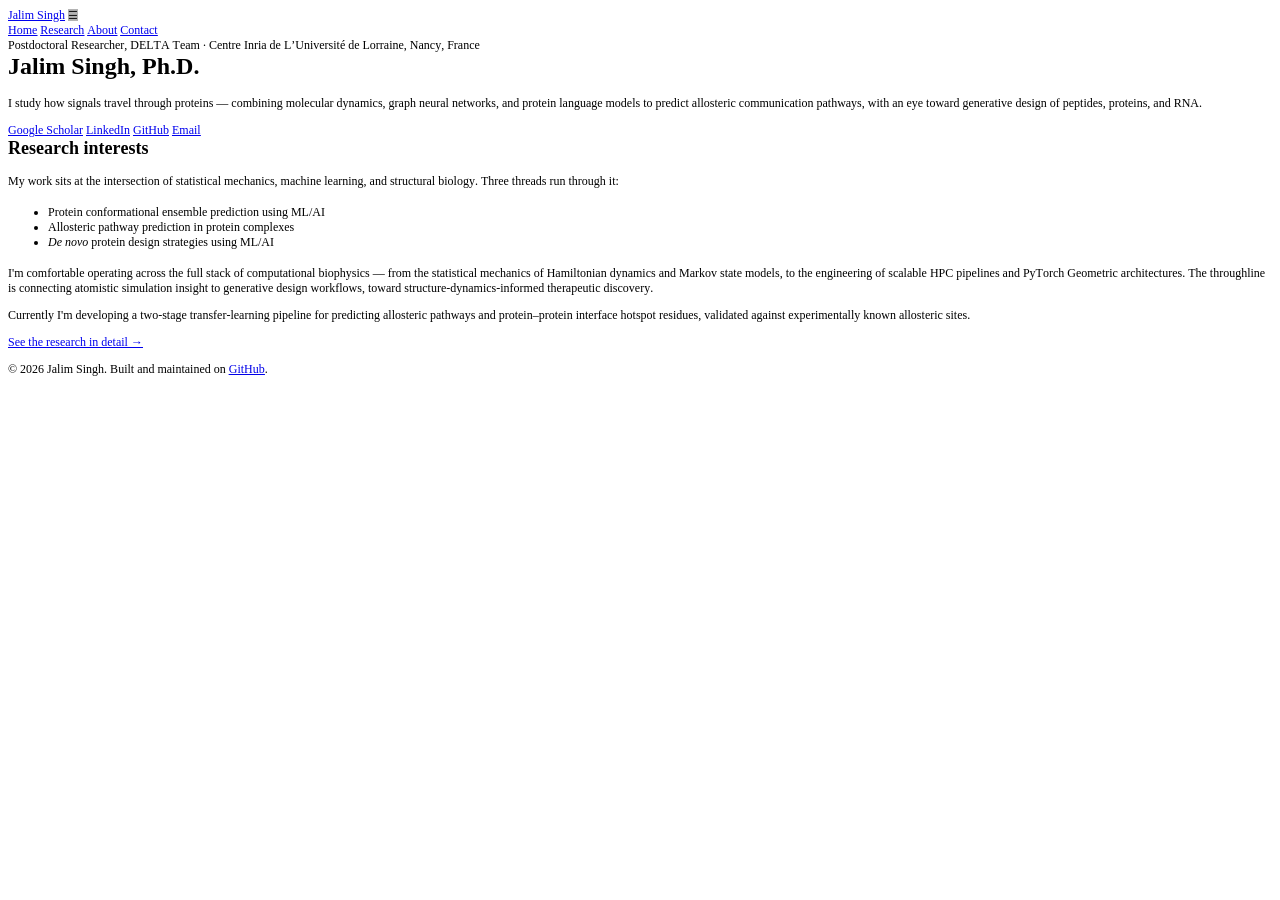
==== index.html @ e1c12d47 "Initial site" ====
<!DOCTYPE html PUBLIC "-//W3C//DTD HTML 4.01//EN" "http://www.w3.org/TR/html4/strict.dtd">
<html>
<head>
  <meta http-equiv="Content-Type" content="text/html; charset=utf-8">
  <meta http-equiv="Content-Style-Type" content="text/css">
  <title></title>
  <meta name="Description" content="Jalim Singh, Ph.D. — postdoctoral researcher working on molecular dynamics, protein language models, and allosteric communication in proteins.">
  <meta name="Generator" content="Cocoa HTML Writer">
  <meta name="CocoaVersion" content="2775.1">
  <style type="text/css">
    p.p1 {margin: 0.0px 0.0px 0.0px 0.0px; font: 12.0px Times; color: #0000e9; -webkit-text-stroke: #0000e9}
    p.p2 {margin: 0.0px 0.0px 0.0px 0.0px; font: 12.0px Times; -webkit-text-stroke: #000000}
    p.p4 {margin: 0.0px 0.0px 12.0px 0.0px; font: 12.0px Times; -webkit-text-stroke: #000000}
    p.p6 {margin: 0.0px 0.0px 12.0px 0.0px; font: 12.0px Times; color: #0000e9; -webkit-text-stroke: #0000e9}
    li.li2 {margin: 0.0px 0.0px 0.0px 0.0px; font: 12.0px Times; -webkit-text-stroke: #000000}
    span.s1 {text-decoration: underline ; font-kerning: none}
    span.s2 {font-kerning: none; color: #000000; -webkit-text-stroke: 0px #000000}
    span.s3 {font: 11.0px 'Apple Symbols'; font-kerning: none; color: rgba(0, 0, 0, 0.85); background-color: #b3b3b3; -webkit-text-stroke: 0px rgba(0, 0, 0, 0.85)}
    span.s4 {text-decoration: underline ; font-kerning: none; -webkit-text-stroke: 0px #0000e9}
    span.s5 {font-kerning: none}
    span.s6 {-webkit-text-stroke: 0px #000000}
    span.s7 {font: 12.0px 'Times New Roman'; text-decoration: underline ; font-kerning: none}
    span.s8 {text-decoration: underline ; font-kerning: none; color: #0000e9; -webkit-text-stroke: 0px #0000e9}
    ul.ul1 {list-style-type: disc}
  </style>
</head>
<body>
<p class="p1"><span class="s1"><a href="file:///Users/jalimsingh/mywork/mywebpage/github/jalim-singh-site/index.html">Jalim Singh</a></span><span class="s2"> </span><span class="s3">☰</span></p>
<p class="p1"><span class="s1"><a href="file:///Users/jalimsingh/mywork/mywebpage/github/jalim-singh-site/index.html">Home</a></span><span class="s2"> <a href="file:///Users/jalimsingh/mywork/mywebpage/github/jalim-singh-site/research.html"><span class="s4">Research</span></a> <a href="file:///Users/jalimsingh/mywork/mywebpage/github/jalim-singh-site/about.html"><span class="s4">About</span></a> <a href="file:///Users/jalimsingh/mywork/mywebpage/github/jalim-singh-site/contact.html"><span class="s4">Contact</span></a></span></p>
<p class="p2"><span class="s5">Postdoctoral Researcher, DELTA Team · Centre Inria de L’Université de Lorraine, Nancy, France</span></p>
<h1 style="margin: 0.0px 0.0px 16.1px 0.0px; font: 24.0px Times; -webkit-text-stroke: #000000"><span class="s5"><b>Jalim Singh, Ph.D.</b></span></h1>
<p class="p4"><span class="s5">I study how signals travel through proteins — combining molecular dynamics, graph neural networks, and protein language models to predict allosteric communication pathways, with an eye toward generative design of peptides, proteins, and RNA.</span></p>
<p class="p1"><span class="s1"><a href="https://scholar.google.com/citations?user=QyKE_A0AAAAJ&amp;hl=en&amp;oi=ao">Google Scholar</a></span><span class="s2"> <a href="https://www.linkedin.com/in/jalim-singh-24580239/"><span class="s4">LinkedIn</span></a> <a href="https://github.com/directysj"><span class="s4">GitHub</span></a> <a href="mailto:singhjalohsu@gmail.com"><span class="s4">Email</span></a></span></p>
<h2 style="margin: 0.0px 0.0px 14.9px 0.0px; font: 18.0px Times; -webkit-text-stroke: #000000"><span class="s5"><b>Research interests</b></span></h2>
<p class="p4"><span class="s5">My work sits at the intersection of statistical mechanics, machine learning, and structural biology. Three threads run through it:</span></p>
<ul class="ul1">
  <li class="li2"><span class="s6"></span><span class="s5">Protein conformational ensemble prediction using ML/AI</span></li>
  <li class="li2"><span class="s6"></span><span class="s5">Allosteric pathway prediction in protein complexes</span></li>
  <li class="li2"><span class="s6"><i></i></span><span class="s5"><i>De novo</i> protein design strategies using ML/AI</span></li>
</ul>
<p class="p4"><span class="s5">I'm comfortable operating across the full stack of computational biophysics — from the statistical mechanics of Hamiltonian dynamics and Markov state models, to the engineering of scalable HPC pipelines and PyTorch Geometric architectures. The throughline is connecting atomistic simulation insight to generative design workflows, toward structure-dynamics-informed therapeutic discovery.</span></p>
<p class="p4"><span class="s5">Currently I'm developing a two-stage transfer-learning pipeline for predicting allosteric pathways and protein–protein interface hotspot residues, validated against experimentally known allosteric sites.</span></p>
<p class="p6"><span class="s1"><a href="file:///Users/jalimsingh/mywork/mywebpage/github/jalim-singh-site/research.html">See the research in detail <span class="s7">→</span></a></span></p>
<p class="p2"><span class="s5">© 2026 Jalim Singh. Built and maintained on <a href="https://github.com/directysj"><span class="s8">GitHub</span></a>.</span></p>
</body>
</html>
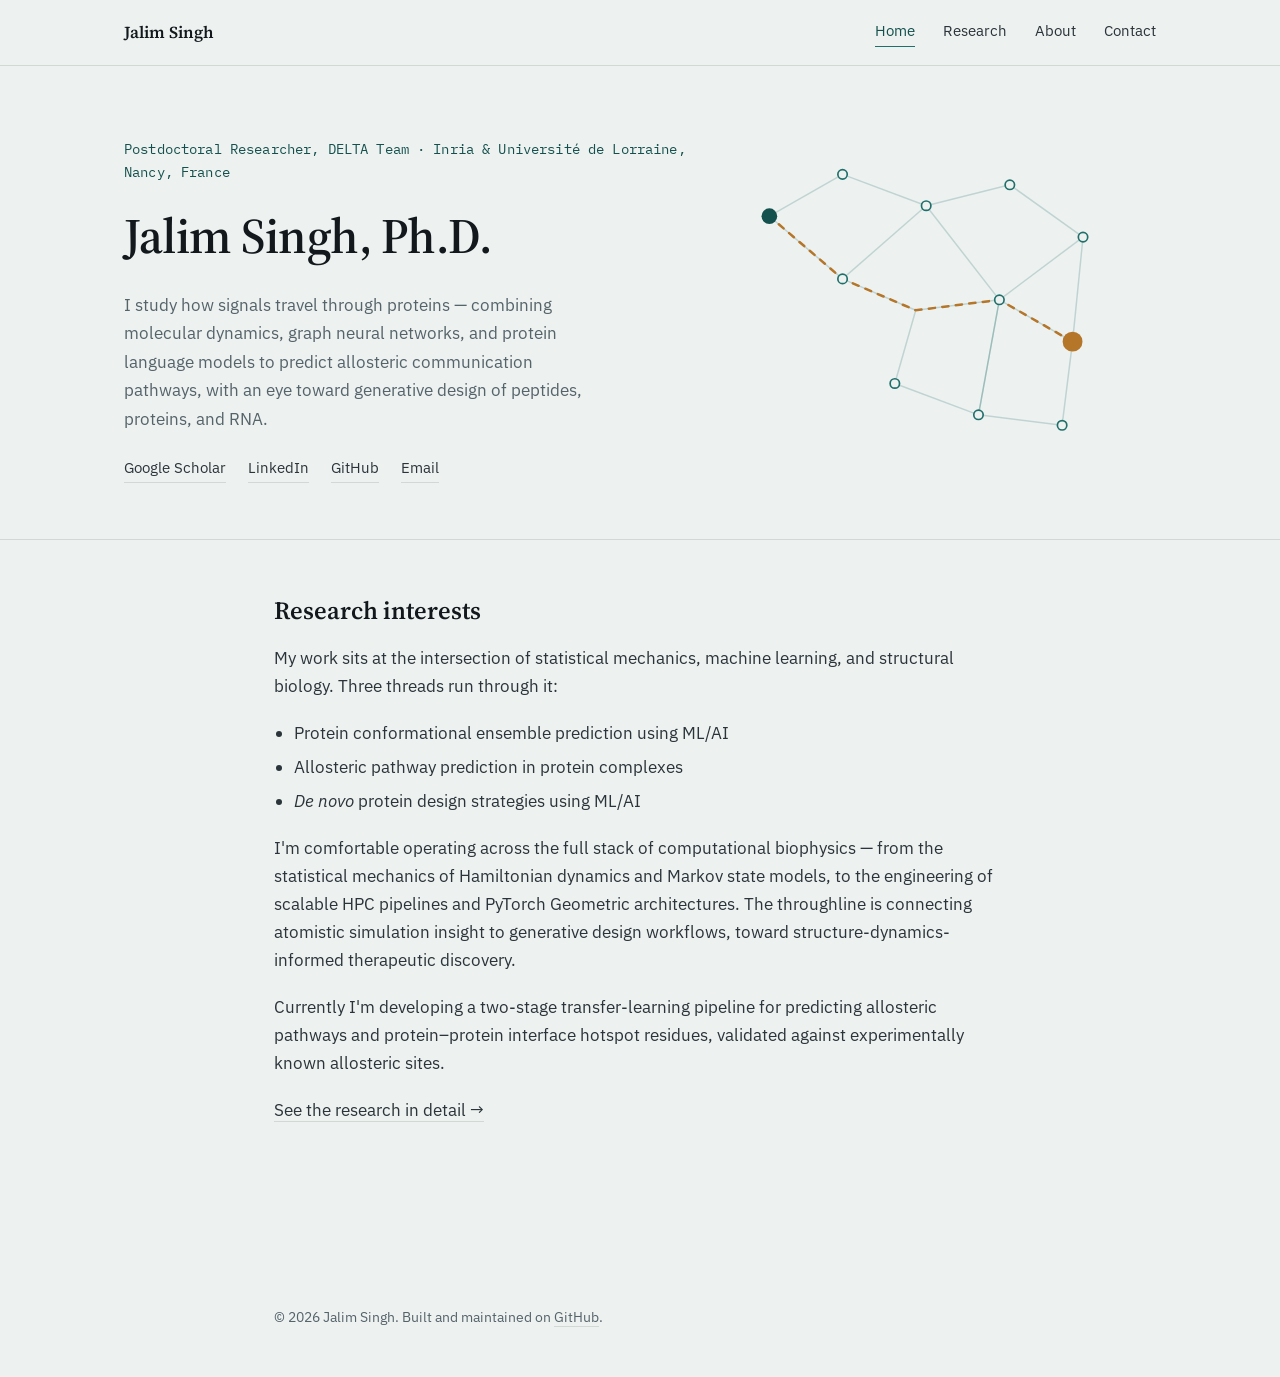
==== commit f030eaed: "some index modifications, images, cv" ====
--- a/index.html
+++ b/index.html
@@ -1,46 +1,107 @@
-<!DOCTYPE html PUBLIC "-//W3C//DTD HTML 4.01//EN" "http://www.w3.org/TR/html4/strict.dtd">
-<html>
+<!DOCTYPE html>
+<html lang="en">
 <head>
-  <meta http-equiv="Content-Type" content="text/html; charset=utf-8">
-  <meta http-equiv="Content-Style-Type" content="text/css">
-  <title></title>
-  <meta name="Description" content="Jalim Singh, Ph.D. — postdoctoral researcher working on molecular dynamics, protein language models, and allosteric communication in proteins.">
-  <meta name="Generator" content="Cocoa HTML Writer">
-  <meta name="CocoaVersion" content="2775.1">
-  <style type="text/css">
-    p.p1 {margin: 0.0px 0.0px 0.0px 0.0px; font: 12.0px Times; color: #0000e9; -webkit-text-stroke: #0000e9}
-    p.p2 {margin: 0.0px 0.0px 0.0px 0.0px; font: 12.0px Times; -webkit-text-stroke: #000000}
-    p.p4 {margin: 0.0px 0.0px 12.0px 0.0px; font: 12.0px Times; -webkit-text-stroke: #000000}
-    p.p6 {margin: 0.0px 0.0px 12.0px 0.0px; font: 12.0px Times; color: #0000e9; -webkit-text-stroke: #0000e9}
-    li.li2 {margin: 0.0px 0.0px 0.0px 0.0px; font: 12.0px Times; -webkit-text-stroke: #000000}
-    span.s1 {text-decoration: underline ; font-kerning: none}
-    span.s2 {font-kerning: none; color: #000000; -webkit-text-stroke: 0px #000000}
-    span.s3 {font: 11.0px 'Apple Symbols'; font-kerning: none; color: rgba(0, 0, 0, 0.85); background-color: #b3b3b3; -webkit-text-stroke: 0px rgba(0, 0, 0, 0.85)}
-    span.s4 {text-decoration: underline ; font-kerning: none; -webkit-text-stroke: 0px #0000e9}
-    span.s5 {font-kerning: none}
-    span.s6 {-webkit-text-stroke: 0px #000000}
-    span.s7 {font: 12.0px 'Times New Roman'; text-decoration: underline ; font-kerning: none}
-    span.s8 {text-decoration: underline ; font-kerning: none; color: #0000e9; -webkit-text-stroke: 0px #0000e9}
-    ul.ul1 {list-style-type: disc}
-  </style>
+<meta charset="UTF-8">
+<meta name="viewport" content="width=device-width, initial-scale=1">
+<title>Jalim Singh — Computational Biophysics</title>
+<meta name="description" content="Jalim Singh, Ph.D. — postdoctoral researcher working on molecular dynamics, protein language models, and allosteric communication in proteins.">
+<link rel="icon" href="data:image/svg+xml,<svg xmlns=%22http://www.w3.org/2000/svg%22 viewBox=%220 0 100 100%22><circle cx=%2250%22 cy=%2250%22 r=%2245%22 fill=%22%231f6f6b%22/><circle cx=%2270%22 cy=%2235%22 r=%2210%22 fill=%22%23b5762a%22/></svg>">
+<link rel="preconnect" href="https://fonts.googleapis.com">
+<link rel="preconnect" href="https://fonts.gstatic.com" crossorigin>
+<link href="https://fonts.googleapis.com/css2?family=Source+Serif+4:opsz,wght@8..60,400;8..60,600&family=IBM+Plex+Sans:wght@400;500;600&family=IBM+Plex+Mono:wght@400;500&display=swap" rel="stylesheet">
+<link rel="stylesheet" href="style.css">
 </head>
 <body>
-<p class="p1"><span class="s1"><a href="file:///Users/jalimsingh/mywork/mywebpage/github/jalim-singh-site/index.html">Jalim Singh</a></span><span class="s2"> </span><span class="s3">☰</span></p>
-<p class="p1"><span class="s1"><a href="file:///Users/jalimsingh/mywork/mywebpage/github/jalim-singh-site/index.html">Home</a></span><span class="s2"> <a href="file:///Users/jalimsingh/mywork/mywebpage/github/jalim-singh-site/research.html"><span class="s4">Research</span></a> <a href="file:///Users/jalimsingh/mywork/mywebpage/github/jalim-singh-site/about.html"><span class="s4">About</span></a> <a href="file:///Users/jalimsingh/mywork/mywebpage/github/jalim-singh-site/contact.html"><span class="s4">Contact</span></a></span></p>
-<p class="p2"><span class="s5">Postdoctoral Researcher, DELTA Team · Centre Inria de L’Université de Lorraine, Nancy, France</span></p>
-<h1 style="margin: 0.0px 0.0px 16.1px 0.0px; font: 24.0px Times; -webkit-text-stroke: #000000"><span class="s5"><b>Jalim Singh, Ph.D.</b></span></h1>
-<p class="p4"><span class="s5">I study how signals travel through proteins — combining molecular dynamics, graph neural networks, and protein language models to predict allosteric communication pathways, with an eye toward generative design of peptides, proteins, and RNA.</span></p>
-<p class="p1"><span class="s1"><a href="https://scholar.google.com/citations?user=QyKE_A0AAAAJ&amp;hl=en&amp;oi=ao">Google Scholar</a></span><span class="s2"> <a href="https://www.linkedin.com/in/jalim-singh-24580239/"><span class="s4">LinkedIn</span></a> <a href="https://github.com/directysj"><span class="s4">GitHub</span></a> <a href="mailto:singhjalohsu@gmail.com"><span class="s4">Email</span></a></span></p>
-<h2 style="margin: 0.0px 0.0px 14.9px 0.0px; font: 18.0px Times; -webkit-text-stroke: #000000"><span class="s5"><b>Research interests</b></span></h2>
-<p class="p4"><span class="s5">My work sits at the intersection of statistical mechanics, machine learning, and structural biology. Three threads run through it:</span></p>
-<ul class="ul1">
-  <li class="li2"><span class="s6"></span><span class="s5">Protein conformational ensemble prediction using ML/AI</span></li>
-  <li class="li2"><span class="s6"></span><span class="s5">Allosteric pathway prediction in protein complexes</span></li>
-  <li class="li2"><span class="s6"><i></i></span><span class="s5"><i>De novo</i> protein design strategies using ML/AI</span></li>
-</ul>
-<p class="p4"><span class="s5">I'm comfortable operating across the full stack of computational biophysics — from the statistical mechanics of Hamiltonian dynamics and Markov state models, to the engineering of scalable HPC pipelines and PyTorch Geometric architectures. The throughline is connecting atomistic simulation insight to generative design workflows, toward structure-dynamics-informed therapeutic discovery.</span></p>
-<p class="p4"><span class="s5">Currently I'm developing a two-stage transfer-learning pipeline for predicting allosteric pathways and protein–protein interface hotspot residues, validated against experimentally known allosteric sites.</span></p>
-<p class="p6"><span class="s1"><a href="file:///Users/jalimsingh/mywork/mywebpage/github/jalim-singh-site/research.html">See the research in detail <span class="s7">→</span></a></span></p>
-<p class="p2"><span class="s5">© 2026 Jalim Singh. Built and maintained on <a href="https://github.com/directysj"><span class="s8">GitHub</span></a>.</span></p>
+
+<header class="site-nav">
+  <div class="nav-inner">
+    <a class="nav-name" href="index.html">Jalim Singh</a>
+    <button class="nav-toggle" aria-label="Toggle navigation" aria-expanded="false">☰</button>
+    <nav class="nav-links">
+      <a href="index.html" aria-current="page">Home</a>
+      <a href="research.html">Research</a>
+      <a href="about.html">About</a>
+      <a href="contact.html">Contact</a>
+    </nav>
+  </div>
+</header>
+
+<section class="hero">
+  <div class="hero-inner">
+    <div>
+      <div class="role">Postdoctoral Researcher, DELTA Team · Inria &amp; Université de Lorraine, Nancy, France</div>
+      <h1>Jalim Singh, Ph.D.</h1>
+      <p class="statement">I study how signals travel through proteins — combining molecular dynamics, graph neural networks, and protein language models to predict allosteric communication pathways, with an eye toward generative design of peptides, proteins, and RNA.</p>
+      <div class="hero-links">
+        <a href="https://scholar.google.com/citations?user=QyKE_A0AAAAJ&hl=en&oi=ao">Google Scholar</a>
+        <a href="https://www.linkedin.com/in/jalim-singh-24580239/">LinkedIn</a>
+        <a href="https://github.com/directysj">GitHub</a>
+        <a href="mailto:singhjalohsu@gmail.com">Email</a>
+      </div>
+    </div>
+    <svg class="hero-graphic" viewBox="0 0 400 320" xmlns="http://www.w3.org/2000/svg" role="img" aria-label="Diagram of a protein residue network with a highlighted allosteric signaling path from a binding site to a distal hotspot residue">
+      <g stroke="#1f6f6b" stroke-opacity="0.22" stroke-width="1.4" fill="none">
+        <line x1="30" y1="70" x2="100" y2="30"/>
+        <line x1="30" y1="70" x2="100" y2="130"/>
+        <line x1="100" y1="30" x2="180" y2="60"/>
+        <line x1="100" y1="130" x2="180" y2="60"/>
+        <line x1="100" y1="130" x2="170" y2="160"/>
+        <line x1="180" y1="60" x2="260" y2="40"/>
+        <line x1="180" y1="60" x2="250" y2="150"/>
+        <line x1="170" y1="160" x2="250" y2="150"/>
+        <line x1="170" y1="160" x2="150" y2="230"/>
+        <line x1="260" y1="40" x2="330" y2="90"/>
+        <line x1="250" y1="150" x2="330" y2="90"/>
+        <line x1="250" y1="150" x2="230" y2="260"/>
+        <line x1="330" y1="90" x2="320" y2="190"/>
+        <line x1="250" y1="150" x2="320" y2="190"/>
+        <line x1="320" y1="190" x2="310" y2="270"/>
+        <line x1="150" y1="230" x2="230" y2="260"/>
+        <line x1="230" y1="260" x2="310" y2="270"/>
+        <line x1="230" y1="260" x2="250" y2="150"/>
+      </g>
+      <polyline points="30,70 100,130 170,160 250,150 320,190" fill="none" stroke="#b5762a" stroke-width="2.4" stroke-linecap="round" stroke-dasharray="6 7">
+        <animate attributeName="stroke-dashoffset" from="130" to="0" dur="3.2s" begin="0.3s" fill="freeze"/>
+      </polyline>
+      <g fill="#edf1ef" stroke="#1f6f6b" stroke-width="1.6">
+        <circle cx="100" cy="30" r="4.5"/>
+        <circle cx="180" cy="60" r="4.5"/>
+        <circle cx="260" cy="40" r="4.5"/>
+        <circle cx="330" cy="90" r="4.5"/>
+        <circle cx="100" cy="130" r="4.5"/>
+        <circle cx="250" cy="150" r="4.5"/>
+        <circle cx="150" cy="230" r="4.5"/>
+        <circle cx="230" cy="260" r="4.5"/>
+        <circle cx="310" cy="270" r="4.5"/>
+      </g>
+      <circle cx="30" cy="70" r="7.5" fill="#14514e"/>
+      <circle cx="320" cy="190" r="6.5" fill="none" stroke="#b5762a" stroke-width="1.4" opacity="0.55"/>
+      <circle cx="320" cy="190" r="9.5" fill="#b5762a"/>
+    </svg>
+  </div>
+</section>
+
+<main>
+  <div class="wrap">
+    <section class="section">
+      <h2>Research interests</h2>
+      <p>My work sits at the intersection of statistical mechanics, machine learning, and structural biology. Three threads run through it:</p>
+      <ul class="plain-list">
+        <li>Protein conformational ensemble prediction using ML/AI</li>
+        <li>Allosteric pathway prediction in protein complexes</li>
+        <li><em>De novo</em> protein design strategies using ML/AI</li>
+      </ul>
+      <p>I'm comfortable operating across the full stack of computational biophysics — from the statistical mechanics of Hamiltonian dynamics and Markov state models, to the engineering of scalable HPC pipelines and PyTorch Geometric architectures. The throughline is connecting atomistic simulation insight to generative design workflows, toward structure-dynamics-informed therapeutic discovery.</p>
+      <p>Currently I'm developing a two-stage transfer-learning pipeline for predicting allosteric pathways and protein–protein interface hotspot residues, validated against experimentally known allosteric sites.</p>
+      <p><a href="research.html" style="border-bottom:1px solid var(--line);">See the research in detail →</a></p>
+    </section>
+  </div>
+</main>
+
+<footer>
+  <div class="wrap">© 2026 Jalim Singh. Built and maintained on <a href="https://github.com/directysj">GitHub</a>.</div>
+</footer>
+
+<script src="nav.js"></script>
 </body>
 </html>
--- a/style.css
+++ b/style.css
@@ -0,0 +1,322 @@
+/* ---------------------------------------------------------------
+   Jalim Singh — personal site
+   Design tokens
+----------------------------------------------------------------- */
+:root {
+  --ink: #12181c;
+  --ink-soft: #2b343a;
+  --slate: #55636b;
+  --paper: #edf1ef;
+  --paper-raised: #ffffff;
+  --line: #d2d9d5;
+  --teal: #1f6f6b;
+  --teal-deep: #14514e;
+  --amber: #b5762a;
+
+  --serif: "Source Serif 4", Georgia, "Times New Roman", serif;
+  --sans: "IBM Plex Sans", -apple-system, BlinkMacSystemFont, "Segoe UI", sans-serif;
+  --mono: "IBM Plex Mono", "SFMono-Regular", Consolas, monospace;
+
+  --max: 780px;
+  --max-wide: 1080px;
+}
+
+* { box-sizing: border-box; }
+
+html {
+  scroll-behavior: smooth;
+}
+
+body {
+  margin: 0;
+  background: var(--paper);
+  color: var(--ink-soft);
+  font-family: var(--sans);
+  font-size: 17px;
+  line-height: 1.65;
+  -webkit-font-smoothing: antialiased;
+}
+
+@media (prefers-reduced-motion: reduce) {
+  html { scroll-behavior: auto; }
+  * { animation: none !important; transition: none !important; }
+}
+
+a {
+  color: inherit;
+  text-decoration: none;
+}
+
+h1, h2, h3 {
+  font-family: var(--serif);
+  color: var(--ink);
+  font-weight: 600;
+  line-height: 1.2;
+  margin: 0 0 0.5em;
+}
+
+p { margin: 0 0 1.1em; }
+
+img { max-width: 100%; display: block; }
+
+.wrap {
+  max-width: var(--max);
+  margin: 0 auto;
+  padding: 0 24px;
+}
+
+.wrap-wide {
+  max-width: var(--max-wide);
+  margin: 0 auto;
+  padding: 0 24px;
+}
+
+/* ---------------- Nav ---------------- */
+header.site-nav {
+  position: sticky;
+  top: 0;
+  z-index: 20;
+  background: rgba(237, 241, 239, 0.92);
+  backdrop-filter: blur(6px);
+  border-bottom: 1px solid var(--line);
+}
+
+.nav-inner {
+  max-width: var(--max-wide);
+  margin: 0 auto;
+  padding: 18px 24px;
+  display: flex;
+  align-items: center;
+  justify-content: space-between;
+}
+
+.nav-name {
+  font-family: var(--serif);
+  font-size: 1.05rem;
+  color: var(--ink);
+  font-weight: 600;
+}
+
+.nav-links {
+  display: flex;
+  gap: 28px;
+  font-size: 0.95rem;
+}
+
+.nav-links a {
+  padding-bottom: 3px;
+  border-bottom: 1px solid transparent;
+  transition: border-color 0.15s ease, color 0.15s ease;
+}
+
+.nav-links a:hover,
+.nav-links a[aria-current="page"] {
+  border-color: var(--teal);
+  color: var(--teal-deep);
+}
+
+.nav-toggle {
+  display: none;
+  background: none;
+  border: 1px solid var(--line);
+  border-radius: 4px;
+  width: 38px;
+  height: 34px;
+  font-size: 1.1rem;
+  color: var(--ink);
+}
+
+@media (max-width: 640px) {
+  .nav-links {
+    position: absolute;
+    top: 100%;
+    left: 0;
+    right: 0;
+    background: var(--paper);
+    border-bottom: 1px solid var(--line);
+    flex-direction: column;
+    gap: 0;
+    padding: 4px 24px 14px;
+    display: none;
+  }
+  .nav-links.open { display: flex; }
+  .nav-links a { padding: 10px 0; border-bottom: 1px solid var(--line); }
+  .nav-toggle { display: block; }
+}
+
+/* ---------------- Hero ---------------- */
+.hero {
+  padding: 72px 0 56px;
+  border-bottom: 1px solid var(--line);
+}
+
+.hero-inner {
+  max-width: var(--max-wide);
+  margin: 0 auto;
+  padding: 0 24px;
+  display: grid;
+  grid-template-columns: 1.15fr 0.85fr;
+  gap: 48px;
+  align-items: center;
+}
+
+@media (max-width: 800px) {
+  .hero-inner { grid-template-columns: 1fr; gap: 32px; }
+  .hero { padding: 48px 0 40px; }
+}
+
+.hero h1 {
+  font-size: clamp(2.1rem, 4.4vw, 3.1rem);
+  letter-spacing: -0.01em;
+}
+
+.hero .role {
+  font-family: var(--mono);
+  font-size: 0.88rem;
+  color: var(--teal-deep);
+  margin-bottom: 22px;
+  letter-spacing: 0.01em;
+}
+
+.hero .statement {
+  font-size: 1.08rem;
+  color: var(--slate);
+  max-width: 46ch;
+}
+
+.hero-links {
+  display: flex;
+  flex-wrap: wrap;
+  gap: 4px 22px;
+  margin-top: 22px;
+  font-size: 0.95rem;
+}
+
+.hero-links a {
+  border-bottom: 1px solid var(--line);
+  padding-bottom: 2px;
+  transition: border-color 0.15s ease, color 0.15s ease;
+}
+
+.hero-links a:hover { border-color: var(--teal); color: var(--teal-deep); }
+
+.hero-graphic { width: 100%; height: auto; }
+
+/* ---------------- Sections ---------------- */
+main { padding-bottom: 80px; }
+
+.section {
+  padding: 56px 0;
+  border-bottom: 1px solid var(--line);
+}
+
+.section:last-child { border-bottom: none; }
+
+.section h2 {
+  font-size: 1.55rem;
+  margin-bottom: 18px;
+}
+
+.section .figure {
+  margin: 24px 0;
+  border: 1px solid var(--line);
+  background: var(--paper-raised);
+  padding: 6px;
+}
+
+.section .figure img { width: 100%; }
+
+.section .figure figcaption {
+  font-family: var(--mono);
+  font-size: 0.78rem;
+  color: var(--slate);
+  padding: 10px 6px 4px;
+}
+
+.pub-list {
+  margin: 18px 0 0;
+  padding: 0;
+  list-style: none;
+  border-top: 1px solid var(--line);
+}
+
+.pub-list li {
+  padding: 13px 0;
+  border-bottom: 1px solid var(--line);
+  font-size: 0.94rem;
+  color: var(--ink-soft);
+}
+
+.pub-list a {
+  border-bottom: 1px solid var(--line);
+}
+
+.pub-list a:hover { border-color: var(--teal); color: var(--teal-deep); }
+
+/* ---------------- Page header (non-home pages) ---------------- */
+.page-head {
+  padding: 56px 0 40px;
+  border-bottom: 1px solid var(--line);
+}
+
+.page-head h1 {
+  font-size: clamp(1.9rem, 3.6vw, 2.5rem);
+}
+
+.page-head .sub {
+  color: var(--slate);
+  font-size: 1.02rem;
+  max-width: 56ch;
+}
+
+/* ---------------- Interests / lists ---------------- */
+.plain-list {
+  padding-left: 1.15em;
+  margin: 0 0 1.1em;
+}
+
+.plain-list li { margin-bottom: 6px; }
+
+.cv-download {
+  display: inline-block;
+  margin-top: 6px;
+  padding: 10px 18px;
+  border: 1px solid var(--teal);
+  color: var(--teal-deep);
+  font-size: 0.92rem;
+  transition: background 0.15s ease, color 0.15s ease;
+}
+
+.cv-download:hover { background: var(--teal); color: #fff; }
+
+/* ---------------- Contact ---------------- */
+.contact-card {
+  border: 1px solid var(--line);
+  background: var(--paper-raised);
+  padding: 32px;
+  margin-top: 8px;
+}
+
+.contact-card .label {
+  font-family: var(--mono);
+  font-size: 0.78rem;
+  color: var(--slate);
+  margin-bottom: 4px;
+}
+
+.contact-card .value {
+  margin-bottom: 20px;
+  font-size: 1.02rem;
+}
+
+.contact-card .value:last-child { margin-bottom: 0; }
+
+/* ---------------- Footer ---------------- */
+footer {
+  padding: 28px 0 48px;
+  font-size: 0.85rem;
+  color: var(--slate);
+}
+
+footer a { border-bottom: 1px solid var(--line); }
+footer a:hover { border-color: var(--teal); color: var(--teal-deep); }
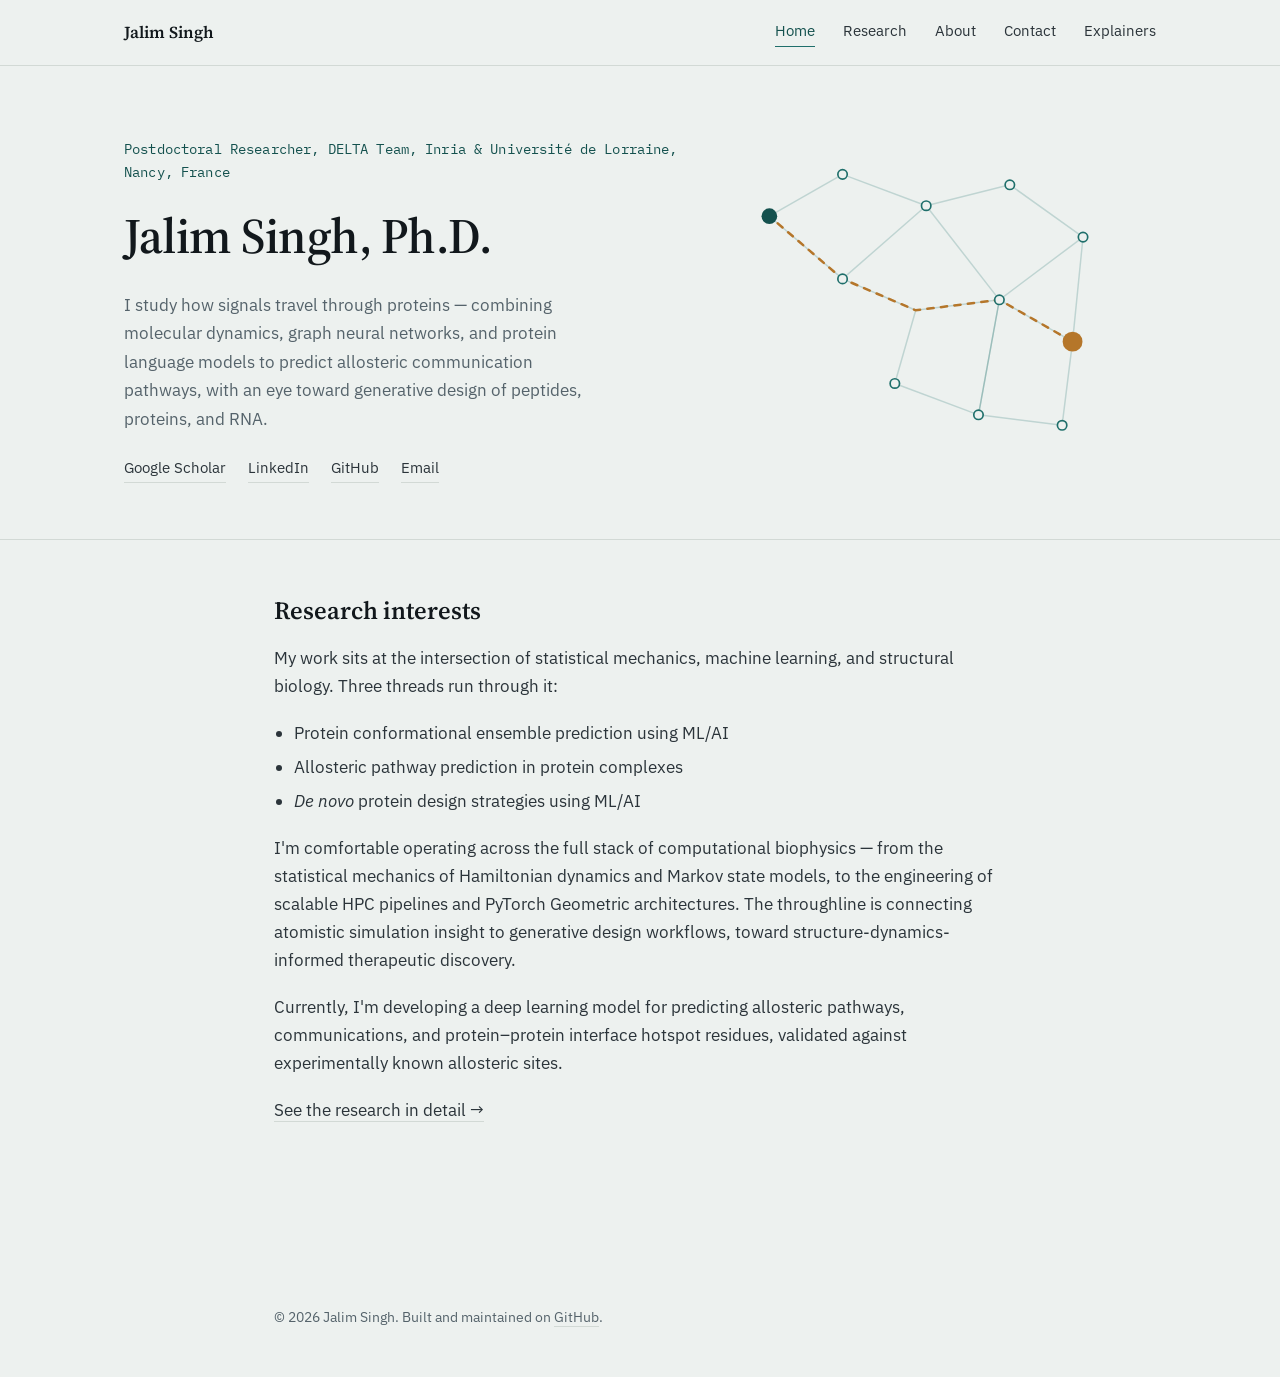
==== commit 8b4e1ac5: "Add explainers page, rename images, update pages" ====
--- a/index.html
+++ b/index.html
@@ -22,6 +22,7 @@
       <a href="research.html">Research</a>
       <a href="about.html">About</a>
       <a href="contact.html">Contact</a>
+      <a href="explainers.html">Explainers</a>
     </nav>
   </div>
 </header>
@@ -29,12 +30,12 @@
 <section class="hero">
   <div class="hero-inner">
     <div>
-      <div class="role">Postdoctoral Researcher, DELTA Team · Inria &amp; Université de Lorraine, Nancy, France</div>
+      <div class="role">Postdoctoral Researcher, DELTA Team, Inria &amp; Université de Lorraine, Nancy, France</div>
       <h1>Jalim Singh, Ph.D.</h1>
       <p class="statement">I study how signals travel through proteins — combining molecular dynamics, graph neural networks, and protein language models to predict allosteric communication pathways, with an eye toward generative design of peptides, proteins, and RNA.</p>
       <div class="hero-links">
         <a href="https://scholar.google.com/citations?user=QyKE_A0AAAAJ&hl=en&oi=ao">Google Scholar</a>
-        <a href="https://www.linkedin.com/in/jalim-singh-24580239/">LinkedIn</a>
+        <a href="https://www.linkedin.com/in/jalim-singh-24580239">LinkedIn</a>
         <a href="https://github.com/directysj">GitHub</a>
         <a href="mailto:singhjalohsu@gmail.com">Email</a>
       </div>
@@ -92,7 +93,7 @@
         <li><em>De novo</em> protein design strategies using ML/AI</li>
       </ul>
       <p>I'm comfortable operating across the full stack of computational biophysics — from the statistical mechanics of Hamiltonian dynamics and Markov state models, to the engineering of scalable HPC pipelines and PyTorch Geometric architectures. The throughline is connecting atomistic simulation insight to generative design workflows, toward structure-dynamics-informed therapeutic discovery.</p>
-      <p>Currently I'm developing a two-stage transfer-learning pipeline for predicting allosteric pathways and protein–protein interface hotspot residues, validated against experimentally known allosteric sites.</p>
+      <p>Currently, I'm developing a deep learning model for predicting allosteric pathways, communications, and protein–protein interface hotspot residues, validated against experimentally known allosteric sites.</p>
       <p><a href="research.html" style="border-bottom:1px solid var(--line);">See the research in detail →</a></p>
     </section>
   </div>
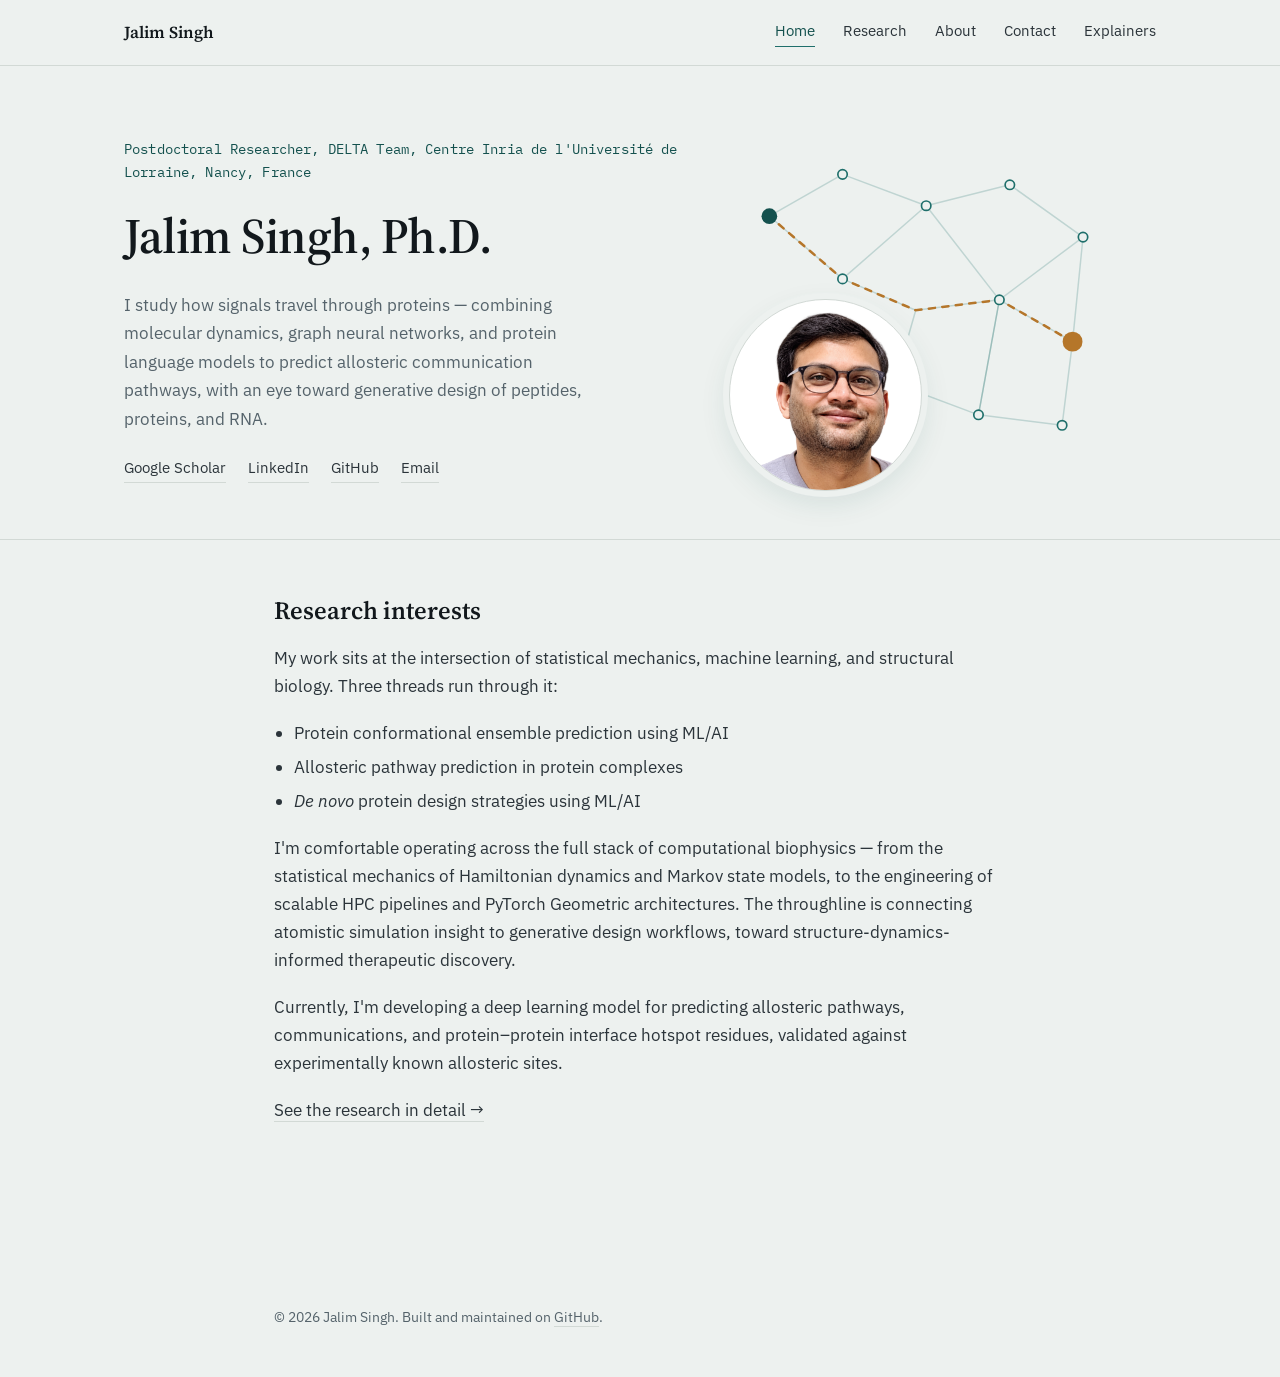
==== commit 2c0f464a: "added profile picture, some tweaks" ====
--- a/index.html
+++ b/index.html
@@ -30,7 +30,7 @@
 <section class="hero">
   <div class="hero-inner">
     <div>
-      <div class="role">Postdoctoral Researcher, DELTA Team, Inria &amp; Université de Lorraine, Nancy, France</div>
+      <div class="role">Postdoctoral Researcher, DELTA Team, Centre Inria de l'Université de Lorraine, Nancy, France</div>
       <h1>Jalim Singh, Ph.D.</h1>
       <p class="statement">I study how signals travel through proteins — combining molecular dynamics, graph neural networks, and protein language models to predict allosteric communication pathways, with an eye toward generative design of peptides, proteins, and RNA.</p>
       <div class="hero-links">
@@ -40,6 +40,7 @@
         <a href="mailto:singhjalohsu@gmail.com">Email</a>
       </div>
     </div>
+    <div class="hero-visual">
     <svg class="hero-graphic" viewBox="0 0 400 320" xmlns="http://www.w3.org/2000/svg" role="img" aria-label="Diagram of a protein residue network with a highlighted allosteric signaling path from a binding site to a distal hotspot residue">
       <g stroke="#1f6f6b" stroke-opacity="0.22" stroke-width="1.4" fill="none">
         <line x1="30" y1="70" x2="100" y2="30"/>
@@ -79,6 +80,8 @@
       <circle cx="320" cy="190" r="6.5" fill="none" stroke="#b5762a" stroke-width="1.4" opacity="0.55"/>
       <circle cx="320" cy="190" r="9.5" fill="#b5762a"/>
     </svg>
+    <img class="hero-portrait" src="images/JS_portrait.png" alt="Portrait of Jalim Singh" width="640" height="640">
+    </div>
   </div>
 </section>
 
--- a/style.css
+++ b/style.css
@@ -200,7 +200,31 @@
 
 .hero-links a:hover { border-color: var(--teal); color: var(--teal-deep); }
 
-.hero-graphic { width: 100%; height: auto; }
+.hero-visual {
+  position: relative;
+}
+
+.hero-graphic { width: 100%; height: auto; display: block; }
+
+.hero-portrait {
+  position: absolute;
+  left: -2%;
+  bottom: -4%;
+  width: 46%;
+  aspect-ratio: 1;
+  height: auto;
+  object-fit: cover;
+  border-radius: 50%;
+  background: var(--paper-raised);
+  border: 1px solid var(--line);
+  box-shadow: 0 0 0 6px var(--paper), 0 10px 30px rgba(20, 81, 78, 0.12);
+}
+
+@media (max-width: 800px) {
+  .hero-visual { order: -1; }
+  .hero-graphic { display: none; }
+  .hero-portrait { position: static; width: 140px; }
+}
 
 /* ---------------- Sections ---------------- */
 main { padding-bottom: 80px; }
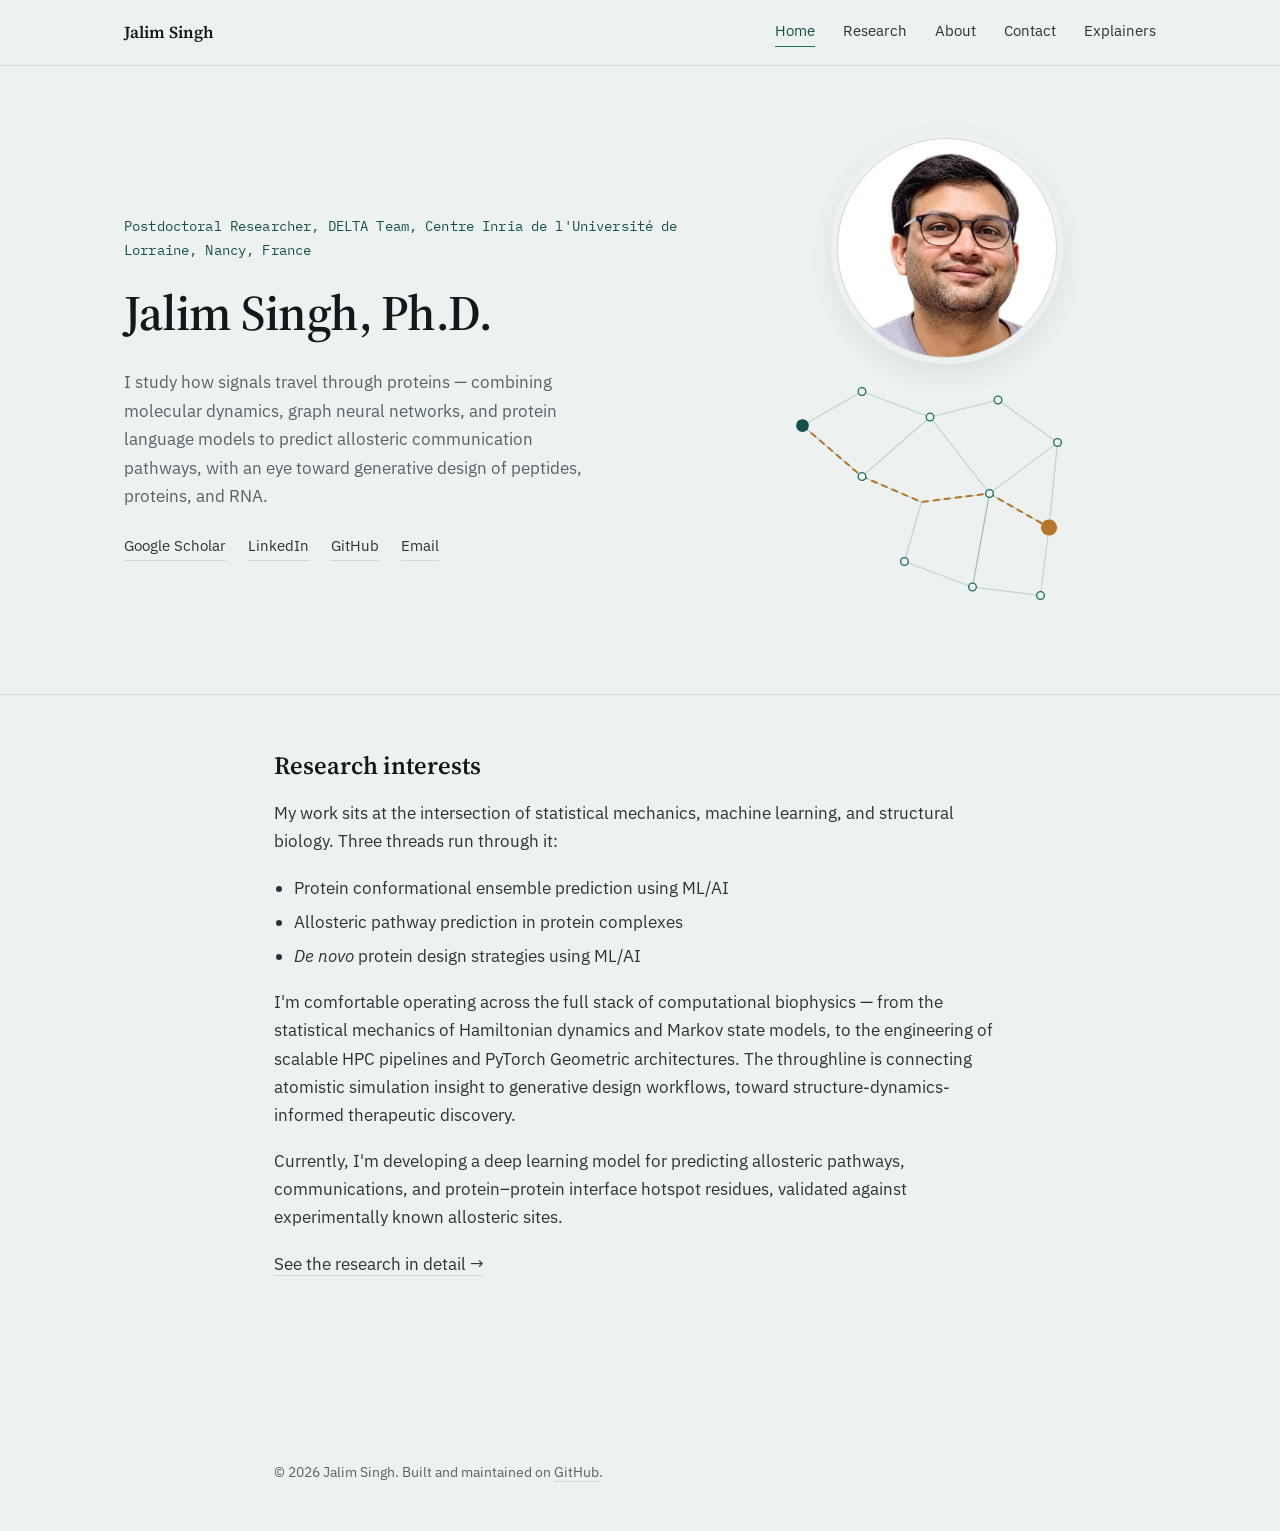
==== commit 2f59e5b6: "tweaked photo appearance" ====
--- a/index.html
+++ b/index.html
@@ -9,7 +9,7 @@
 <link rel="preconnect" href="https://fonts.googleapis.com">
 <link rel="preconnect" href="https://fonts.gstatic.com" crossorigin>
 <link href="https://fonts.googleapis.com/css2?family=Source+Serif+4:opsz,wght@8..60,400;8..60,600&family=IBM+Plex+Sans:wght@400;500;600&family=IBM+Plex+Mono:wght@400;500&display=swap" rel="stylesheet">
-<link rel="stylesheet" href="style.css">
+<link rel="stylesheet" href="style.css?v=2">
 </head>
 <body>
 
@@ -41,6 +41,7 @@
       </div>
     </div>
     <div class="hero-visual">
+    <img class="hero-portrait" src="images/JS_portrait.png" alt="Portrait of Jalim Singh" width="640" height="640">
     <svg class="hero-graphic" viewBox="0 0 400 320" xmlns="http://www.w3.org/2000/svg" role="img" aria-label="Diagram of a protein residue network with a highlighted allosteric signaling path from a binding site to a distal hotspot residue">
       <g stroke="#1f6f6b" stroke-opacity="0.22" stroke-width="1.4" fill="none">
         <line x1="30" y1="70" x2="100" y2="30"/>
@@ -80,7 +81,6 @@
       <circle cx="320" cy="190" r="6.5" fill="none" stroke="#b5762a" stroke-width="1.4" opacity="0.55"/>
       <circle cx="320" cy="190" r="9.5" fill="#b5762a"/>
     </svg>
-    <img class="hero-portrait" src="images/JS_portrait.png" alt="Portrait of Jalim Singh" width="640" height="640">
     </div>
   </div>
 </section>
--- a/style.css
+++ b/style.css
@@ -201,16 +201,15 @@
 .hero-links a:hover { border-color: var(--teal); color: var(--teal-deep); }
 
 .hero-visual {
-  position: relative;
-}
-
-.hero-graphic { width: 100%; height: auto; display: block; }
+  display: flex;
+  flex-direction: column;
+  align-items: center;
+  gap: 8px;
+}
 
 .hero-portrait {
-  position: absolute;
-  left: -2%;
-  bottom: -4%;
-  width: 46%;
+  width: 220px;
+  max-width: 60%;
   aspect-ratio: 1;
   height: auto;
   object-fit: cover;
@@ -220,10 +219,12 @@
   box-shadow: 0 0 0 6px var(--paper), 0 10px 30px rgba(20, 81, 78, 0.12);
 }
 
+.hero-graphic { width: 100%; max-width: 340px; height: auto; display: block; }
+
 @media (max-width: 800px) {
-  .hero-visual { order: -1; }
+  .hero-visual { order: -1; align-items: flex-start; }
   .hero-graphic { display: none; }
-  .hero-portrait { position: static; width: 140px; }
+  .hero-portrait { width: 140px; }
 }
 
 /* ---------------- Sections ---------------- */
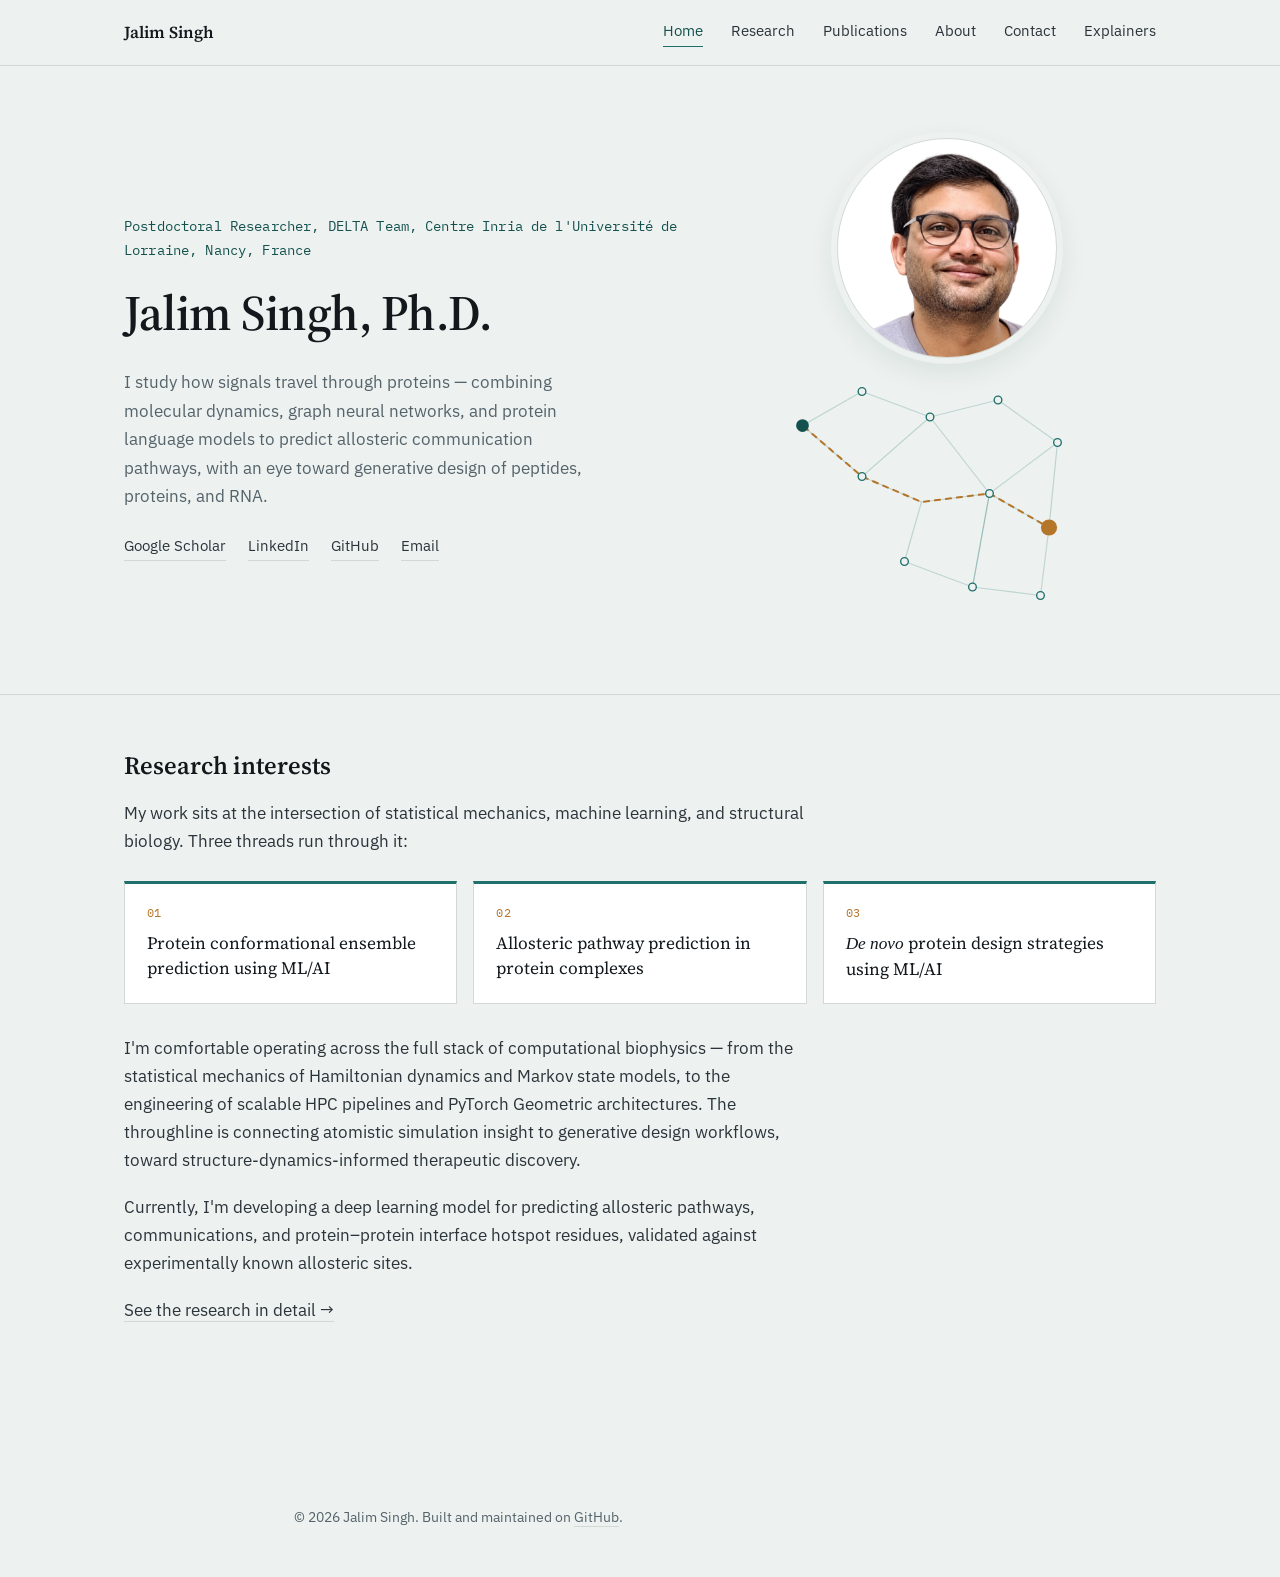
==== commit d4cfe033: "better representation of research, pubpications..." ====
--- a/index.html
+++ b/index.html
@@ -9,7 +9,7 @@
 <link rel="preconnect" href="https://fonts.googleapis.com">
 <link rel="preconnect" href="https://fonts.gstatic.com" crossorigin>
 <link href="https://fonts.googleapis.com/css2?family=Source+Serif+4:opsz,wght@8..60,400;8..60,600&family=IBM+Plex+Sans:wght@400;500;600&family=IBM+Plex+Mono:wght@400;500&display=swap" rel="stylesheet">
-<link rel="stylesheet" href="style.css?v=2">
+<link rel="stylesheet" href="style.css?v=4">
 </head>
 <body>
 
@@ -20,6 +20,7 @@
     <nav class="nav-links">
       <a href="index.html" aria-current="page">Home</a>
       <a href="research.html">Research</a>
+      <a href="publications.html">Publications</a>
       <a href="about.html">About</a>
       <a href="contact.html">Contact</a>
       <a href="explainers.html">Explainers</a>
@@ -41,9 +42,9 @@
       </div>
     </div>
     <div class="hero-visual">
-    <img class="hero-portrait" src="images/JS_portrait.png" alt="Portrait of Jalim Singh" width="640" height="640">
+    <img class="hero-portrait" src="images/JS_portrait.webp" alt="Portrait of Jalim Singh" width="640" height="640">
     <svg class="hero-graphic" viewBox="0 0 400 320" xmlns="http://www.w3.org/2000/svg" role="img" aria-label="Diagram of a protein residue network with a highlighted allosteric signaling path from a binding site to a distal hotspot residue">
-      <g stroke="#1f6f6b" stroke-opacity="0.22" stroke-width="1.4" fill="none">
+      <g class="net-edges" stroke="#1f6f6b" stroke-opacity="0.22" stroke-width="1.4" fill="none">
         <line x1="30" y1="70" x2="100" y2="30"/>
         <line x1="30" y1="70" x2="100" y2="130"/>
         <line x1="100" y1="30" x2="180" y2="60"/>
@@ -63,10 +64,10 @@
         <line x1="230" y1="260" x2="310" y2="270"/>
         <line x1="230" y1="260" x2="250" y2="150"/>
       </g>
-      <polyline points="30,70 100,130 170,160 250,150 320,190" fill="none" stroke="#b5762a" stroke-width="2.4" stroke-linecap="round" stroke-dasharray="6 7">
+      <polyline class="net-path" points="30,70 100,130 170,160 250,150 320,190" fill="none" stroke="#b5762a" stroke-width="2.4" stroke-linecap="round" stroke-dasharray="6 7">
         <animate attributeName="stroke-dashoffset" from="130" to="0" dur="3.2s" begin="0.3s" fill="freeze"/>
       </polyline>
-      <g fill="#edf1ef" stroke="#1f6f6b" stroke-width="1.6">
+      <g class="net-nodes" fill="#edf1ef" stroke="#1f6f6b" stroke-width="1.6">
         <circle cx="100" cy="30" r="4.5"/>
         <circle cx="180" cy="60" r="4.5"/>
         <circle cx="260" cy="40" r="4.5"/>
@@ -77,27 +78,27 @@
         <circle cx="230" cy="260" r="4.5"/>
         <circle cx="310" cy="270" r="4.5"/>
       </g>
-      <circle cx="30" cy="70" r="7.5" fill="#14514e"/>
-      <circle cx="320" cy="190" r="6.5" fill="none" stroke="#b5762a" stroke-width="1.4" opacity="0.55"/>
-      <circle cx="320" cy="190" r="9.5" fill="#b5762a"/>
+      <circle class="net-source" cx="30" cy="70" r="7.5" fill="#14514e"/>
+      <circle class="net-halo" cx="320" cy="190" r="6.5" fill="none" stroke="#b5762a" stroke-width="1.4" opacity="0.55"/>
+      <circle class="net-target" cx="320" cy="190" r="9.5" fill="#b5762a"/>
     </svg>
     </div>
   </div>
 </section>
 
 <main>
-  <div class="wrap">
+  <div class="wrap-wide home">
     <section class="section">
       <h2>Research interests</h2>
       <p>My work sits at the intersection of statistical mechanics, machine learning, and structural biology. Three threads run through it:</p>
-      <ul class="plain-list">
-        <li>Protein conformational ensemble prediction using ML/AI</li>
-        <li>Allosteric pathway prediction in protein complexes</li>
-        <li><em>De novo</em> protein design strategies using ML/AI</li>
+      <ul class="interest-cards">
+        <li><span class="num">01</span><span>Protein conformational ensemble prediction using ML/AI</span></li>
+        <li><span class="num">02</span><span>Allosteric pathway prediction in protein complexes</span></li>
+        <li><span class="num">03</span><span><em>De novo</em> protein design strategies using ML/AI</span></li>
       </ul>
       <p>I'm comfortable operating across the full stack of computational biophysics — from the statistical mechanics of Hamiltonian dynamics and Markov state models, to the engineering of scalable HPC pipelines and PyTorch Geometric architectures. The throughline is connecting atomistic simulation insight to generative design workflows, toward structure-dynamics-informed therapeutic discovery.</p>
       <p>Currently, I'm developing a deep learning model for predicting allosteric pathways, communications, and protein–protein interface hotspot residues, validated against experimentally known allosteric sites.</p>
-      <p><a href="research.html" style="border-bottom:1px solid var(--line);">See the research in detail →</a></p>
+      <p><a class="text-link" href="research.html">See the research in detail →</a></p>
     </section>
   </div>
 </main>
--- a/style.css
+++ b/style.css
@@ -3,6 +3,7 @@
    Design tokens
 ----------------------------------------------------------------- */
 :root {
+  color-scheme: light;
   --ink: #12181c;
   --ink-soft: #2b343a;
   --slate: #55636b;
@@ -17,7 +18,7 @@
   --sans: "IBM Plex Sans", -apple-system, BlinkMacSystemFont, "Segoe UI", sans-serif;
   --mono: "IBM Plex Mono", "SFMono-Regular", Consolas, monospace;
 
-  --max: 780px;
+  --max: 740px;
   --max-wide: 1080px;
 }
 
@@ -76,7 +77,7 @@
   position: sticky;
   top: 0;
   z-index: 20;
-  background: rgba(237, 241, 239, 0.92);
+  background: color-mix(in srgb, var(--paper) 92%, transparent);
   backdrop-filter: blur(6px);
   border-bottom: 1px solid var(--line);
 }
@@ -273,6 +274,7 @@
 }
 
 .pub-list a {
+  color: var(--teal-deep);
   border-bottom: 1px solid var(--line);
 }
 
@@ -280,8 +282,10 @@
 
 /* ---------------- Page header (non-home pages) ---------------- */
 .page-head {
-  padding: 56px 0 40px;
-  border-bottom: 1px solid var(--line);
+  padding-top: 56px;
+  padding-bottom: 40px;
+  /* rule spans the content width, matching the section rules below */
+  background: linear-gradient(var(--line), var(--line)) center bottom / calc(100% - 48px) 1px no-repeat;
 }
 
 .page-head h1 {
@@ -345,3 +349,140 @@
 
 footer a { border-bottom: 1px solid var(--line); }
 footer a:hover { border-color: var(--teal); color: var(--teal-deep); }
+
+/* ---------------- Typography refinements ---------------- */
+h1, h2, h3 { text-wrap: balance; }
+p, li { text-wrap: pretty; }
+
+/* ---------------- Research: figure left, text right ---------------- */
+.research .section > h2 { max-width: 46ch; }
+
+.research .section > p,
+.research .section > ul {
+  max-width: 68ch;
+}
+
+.split {
+  display: grid;
+  grid-template-columns: minmax(0, 5fr) minmax(0, 6fr);
+  gap: 44px;
+  align-items: start;
+}
+
+.split-media {
+  position: sticky;
+  top: 92px;
+  display: flex;
+  flex-direction: column;
+  gap: 18px;
+}
+
+.split-media .figure { margin: 0; }
+
+.split-text { max-width: 62ch; }
+.split-text > :first-child { margin-top: 0; }
+.split-text .pub-list { margin-top: 24px; }
+
+@media (max-width: 860px) {
+  .split { grid-template-columns: 1fr; gap: 24px; }
+  .split-media { position: static; }
+}
+
+/* ---------------- Figure zoom ---------------- */
+.figure img { cursor: zoom-in; }
+
+.lightbox {
+  border: none;
+  padding: 0;
+  background: transparent;
+  max-width: 94vw;
+  max-height: 92vh;
+}
+
+.lightbox::backdrop { background: rgba(18, 24, 28, 0.82); }
+
+.lightbox img {
+  max-width: 94vw;
+  max-height: 86vh;
+  width: auto;
+  height: auto;
+  background: var(--paper-raised);
+  padding: 8px;
+  cursor: zoom-out;
+}
+
+.lightbox p {
+  color: #e6ece9;
+  font-family: var(--mono);
+  font-size: 0.8rem;
+  margin: 10px 0 0;
+  text-align: center;
+}
+
+/* ---------------- Home ---------------- */
+.home .section > p { max-width: 68ch; }
+
+.interest-cards {
+  list-style: none;
+  padding: 0;
+  margin: 26px 0 30px;
+  display: grid;
+  grid-template-columns: repeat(3, minmax(0, 1fr));
+  gap: 16px;
+}
+
+.interest-cards li {
+  display: flex;
+  flex-direction: column;
+  gap: 10px;
+  padding: 20px 22px 22px;
+  background: var(--paper-raised);
+  border: 1px solid var(--line);
+  border-top: 3px solid var(--teal);
+  font-family: var(--serif);
+  font-size: 1.08rem;
+  line-height: 1.4;
+  color: var(--ink);
+}
+
+.interest-cards .num {
+  font-family: var(--mono);
+  font-size: 0.78rem;
+  color: var(--amber);
+  letter-spacing: 0.04em;
+}
+
+@media (max-width: 760px) {
+  .interest-cards { grid-template-columns: 1fr; }
+}
+
+.text-link { border-bottom: 1px solid var(--line); transition: border-color 0.15s ease, color 0.15s ease; }
+.text-link:hover { border-color: var(--teal); color: var(--teal-deep); }
+
+/* ---------------- Hero network colours (themeable) ---------------- */
+.net-edges { stroke: var(--teal); }
+.net-path, .net-halo { stroke: var(--amber); }
+.net-nodes { fill: var(--paper); stroke: var(--teal); }
+.net-source { fill: var(--teal-deep); }
+.net-target { fill: var(--amber); }
+
+/* Figures are drawn for a white page; keep them on white in either theme */
+.figure img { background: #fff; }
+
+/* ---------------- Dark mode (follows the system setting) ---------------- */
+@media (prefers-color-scheme: dark) {
+  :root {
+    color-scheme: dark;
+    --ink: #e6ece9;
+    --ink-soft: #c9d3cf;
+    --slate: #98a7a1;
+    --paper: #12181a;
+    --paper-raised: #1a2326;
+    --line: #2d393b;
+    --teal: #4aa9a1;
+    --teal-deep: #7ccdc5;
+    --amber: #d69c4f;
+  }
+  .net-edges { stroke-opacity: 0.35; }
+  .cv-download:hover { color: var(--paper); }
+}
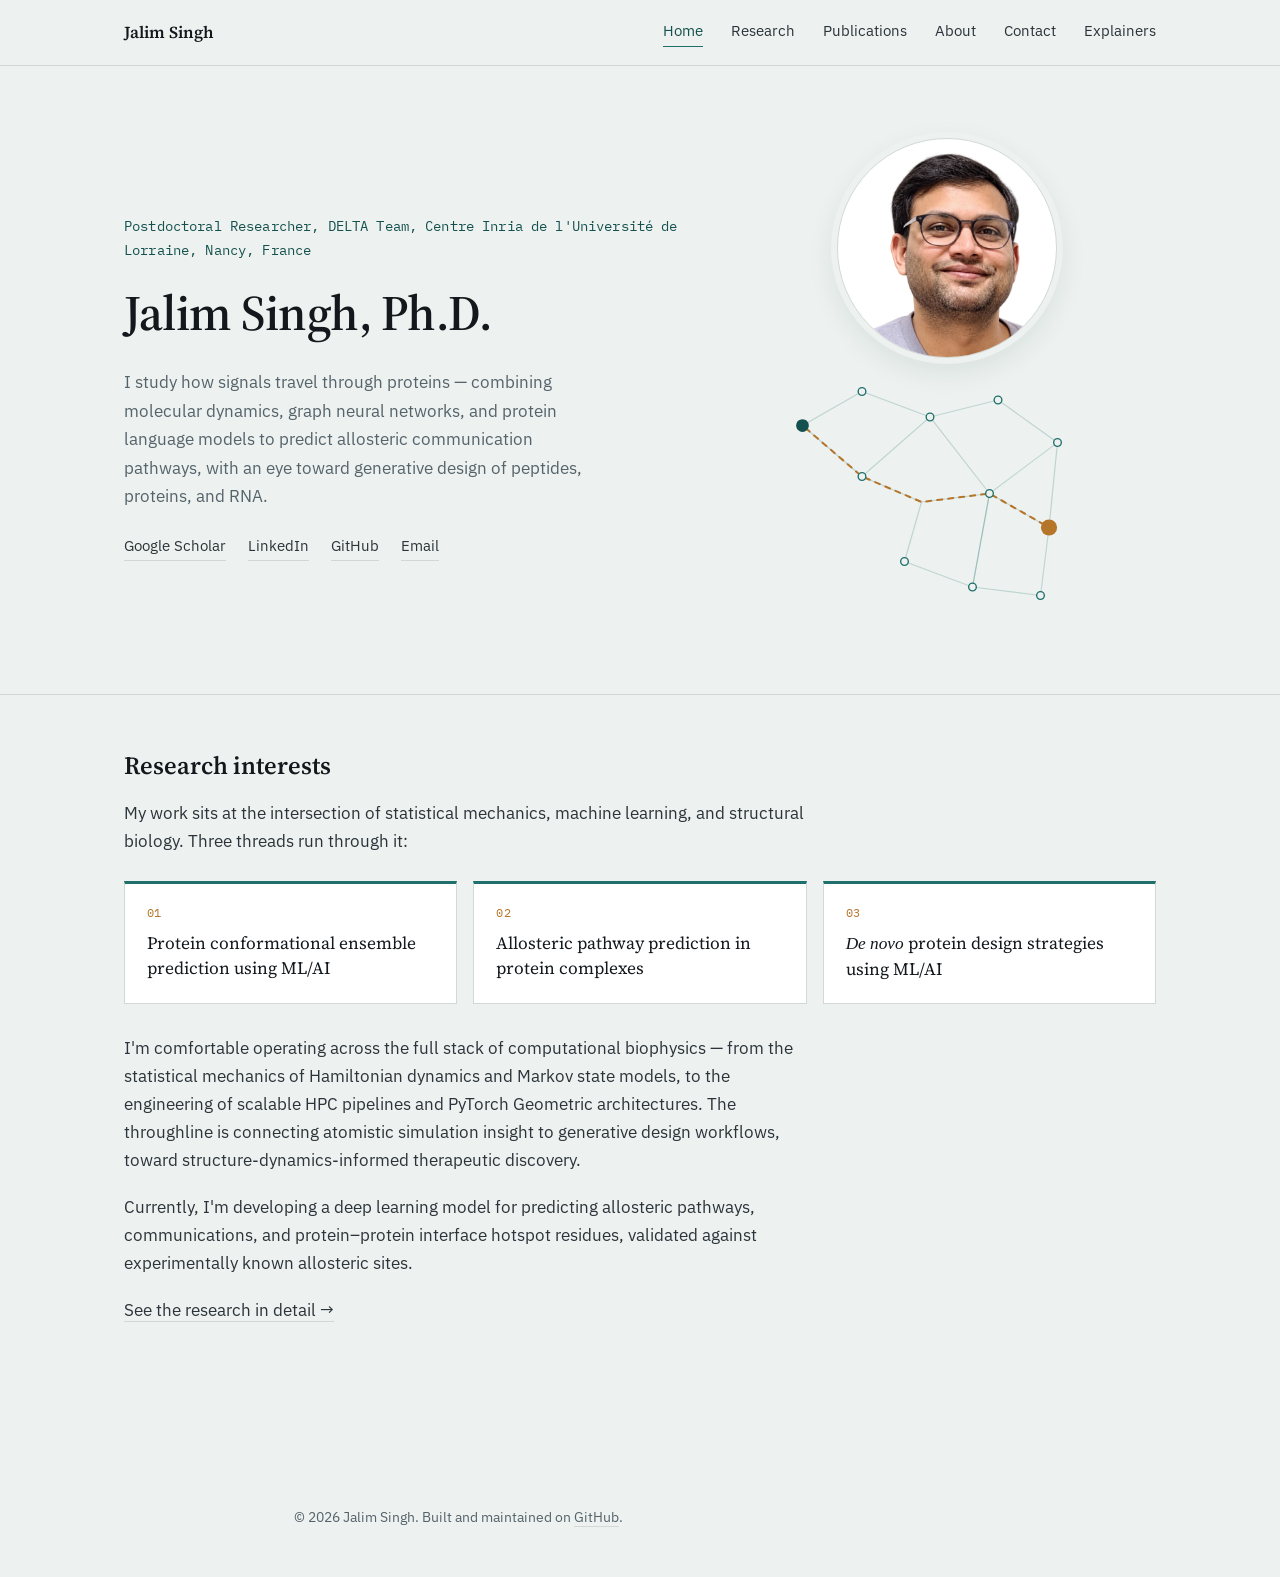
==== commit bb4b6f94: "added JCP pub in research, improved articles list" ====
--- a/index.html
+++ b/index.html
@@ -9,7 +9,7 @@
 <link rel="preconnect" href="https://fonts.googleapis.com">
 <link rel="preconnect" href="https://fonts.gstatic.com" crossorigin>
 <link href="https://fonts.googleapis.com/css2?family=Source+Serif+4:opsz,wght@8..60,400;8..60,600&family=IBM+Plex+Sans:wght@400;500;600&family=IBM+Plex+Mono:wght@400;500&display=swap" rel="stylesheet">
-<link rel="stylesheet" href="style.css?v=4">
+<link rel="stylesheet" href="style.css?v=5">
 </head>
 <body>
 
--- a/style.css
+++ b/style.css
@@ -486,3 +486,47 @@
   .net-edges { stroke-opacity: 0.35; }
   .cv-download:hover { color: var(--paper); }
 }
+
+/* ---------------- Publications page ---------------- */
+.pubs {
+  list-style: none;
+  margin: 18px 0 0;
+  padding: 0;
+  border-top: 1px solid var(--line);
+}
+
+.pubs li {
+  display: flex;
+  flex-direction: column;
+  gap: 3px;
+  padding: 16px 0;
+  border-bottom: 1px solid var(--line);
+}
+
+.pubs .pub-title {
+  font-family: var(--serif);
+  font-size: 1.06rem;
+  line-height: 1.4;
+  color: var(--ink);
+  font-weight: 600;
+}
+
+.pubs a.pub-title { transition: color 0.15s ease; }
+.pubs a.pub-title:hover { color: var(--teal-deep); }
+
+.pubs .pub-authors {
+  font-size: 0.92rem;
+  color: var(--ink-soft);
+}
+
+.pubs .pub-venue {
+  font-size: 0.88rem;
+  color: var(--slate);
+}
+
+.pubs .pub-venue a {
+  color: var(--teal-deep);
+  border-bottom: 1px solid var(--line);
+}
+
+.pubs .pub-venue a:hover { border-color: var(--teal); }
